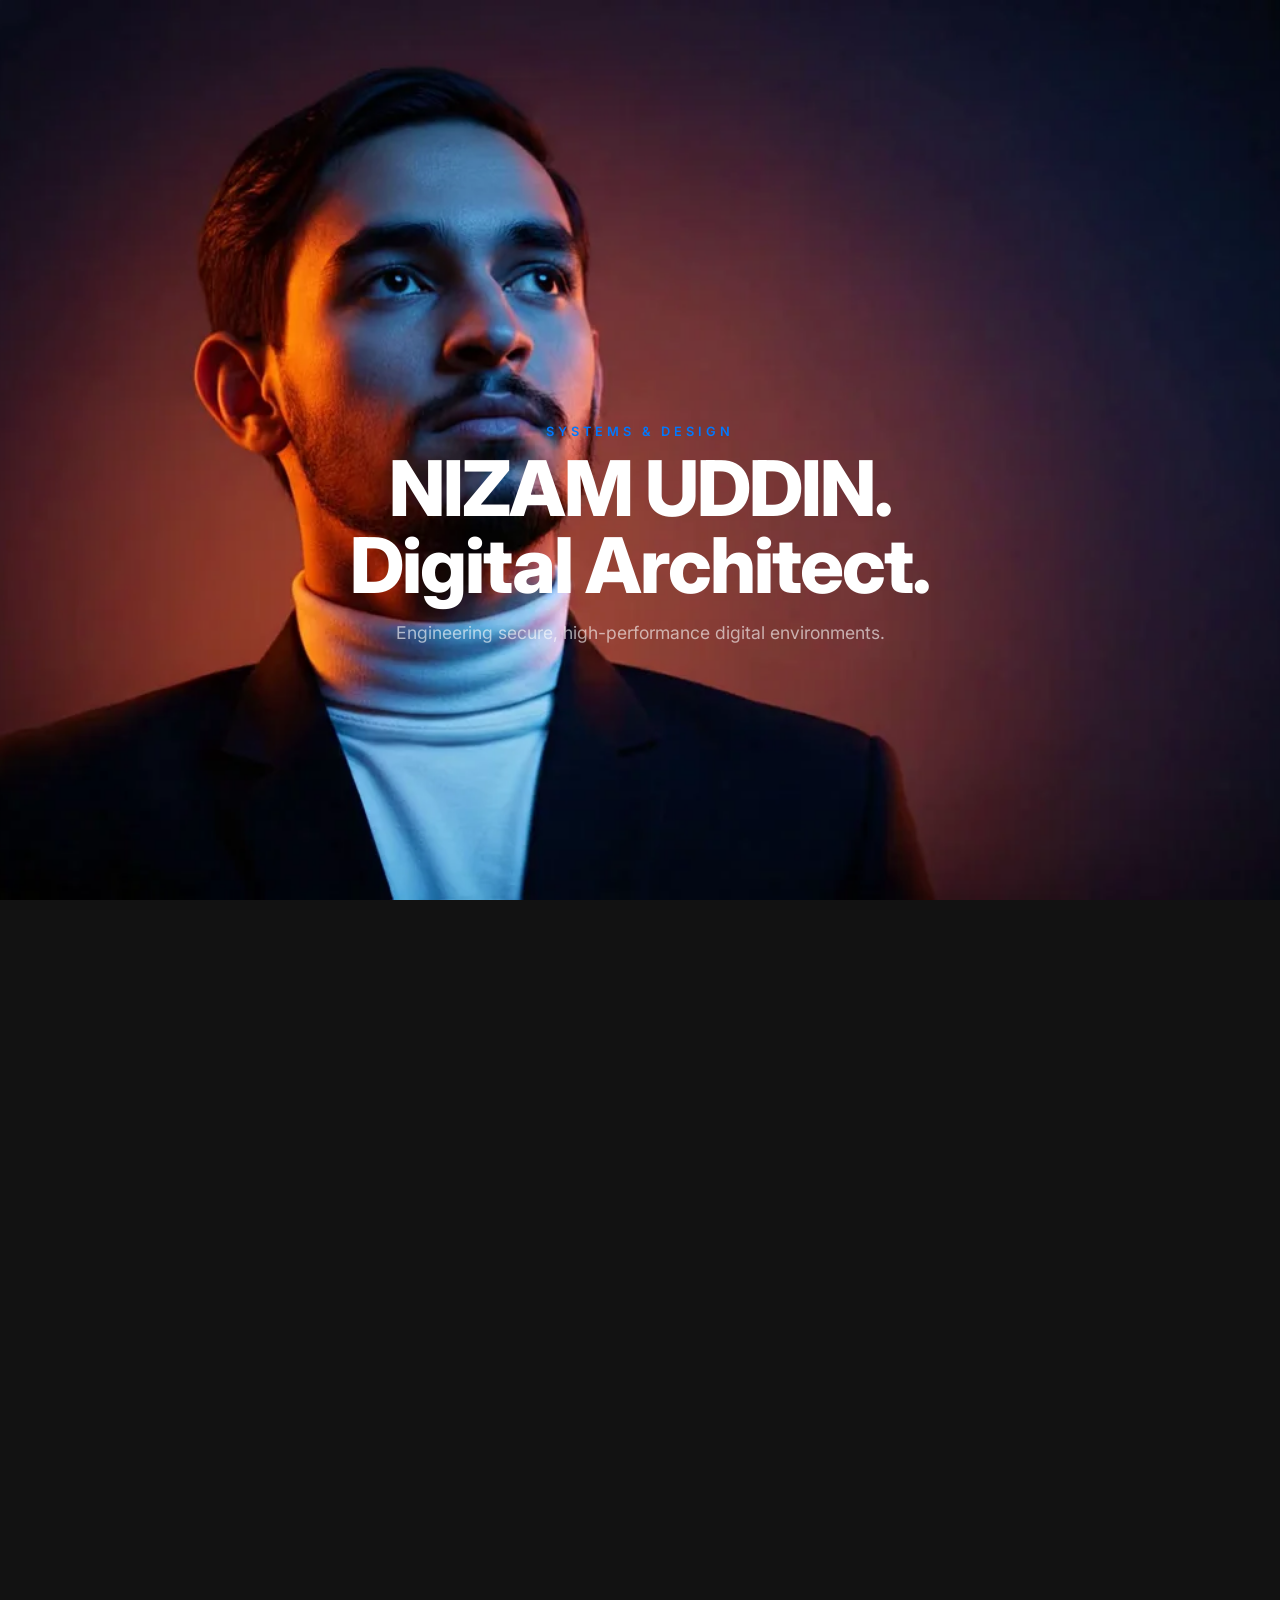
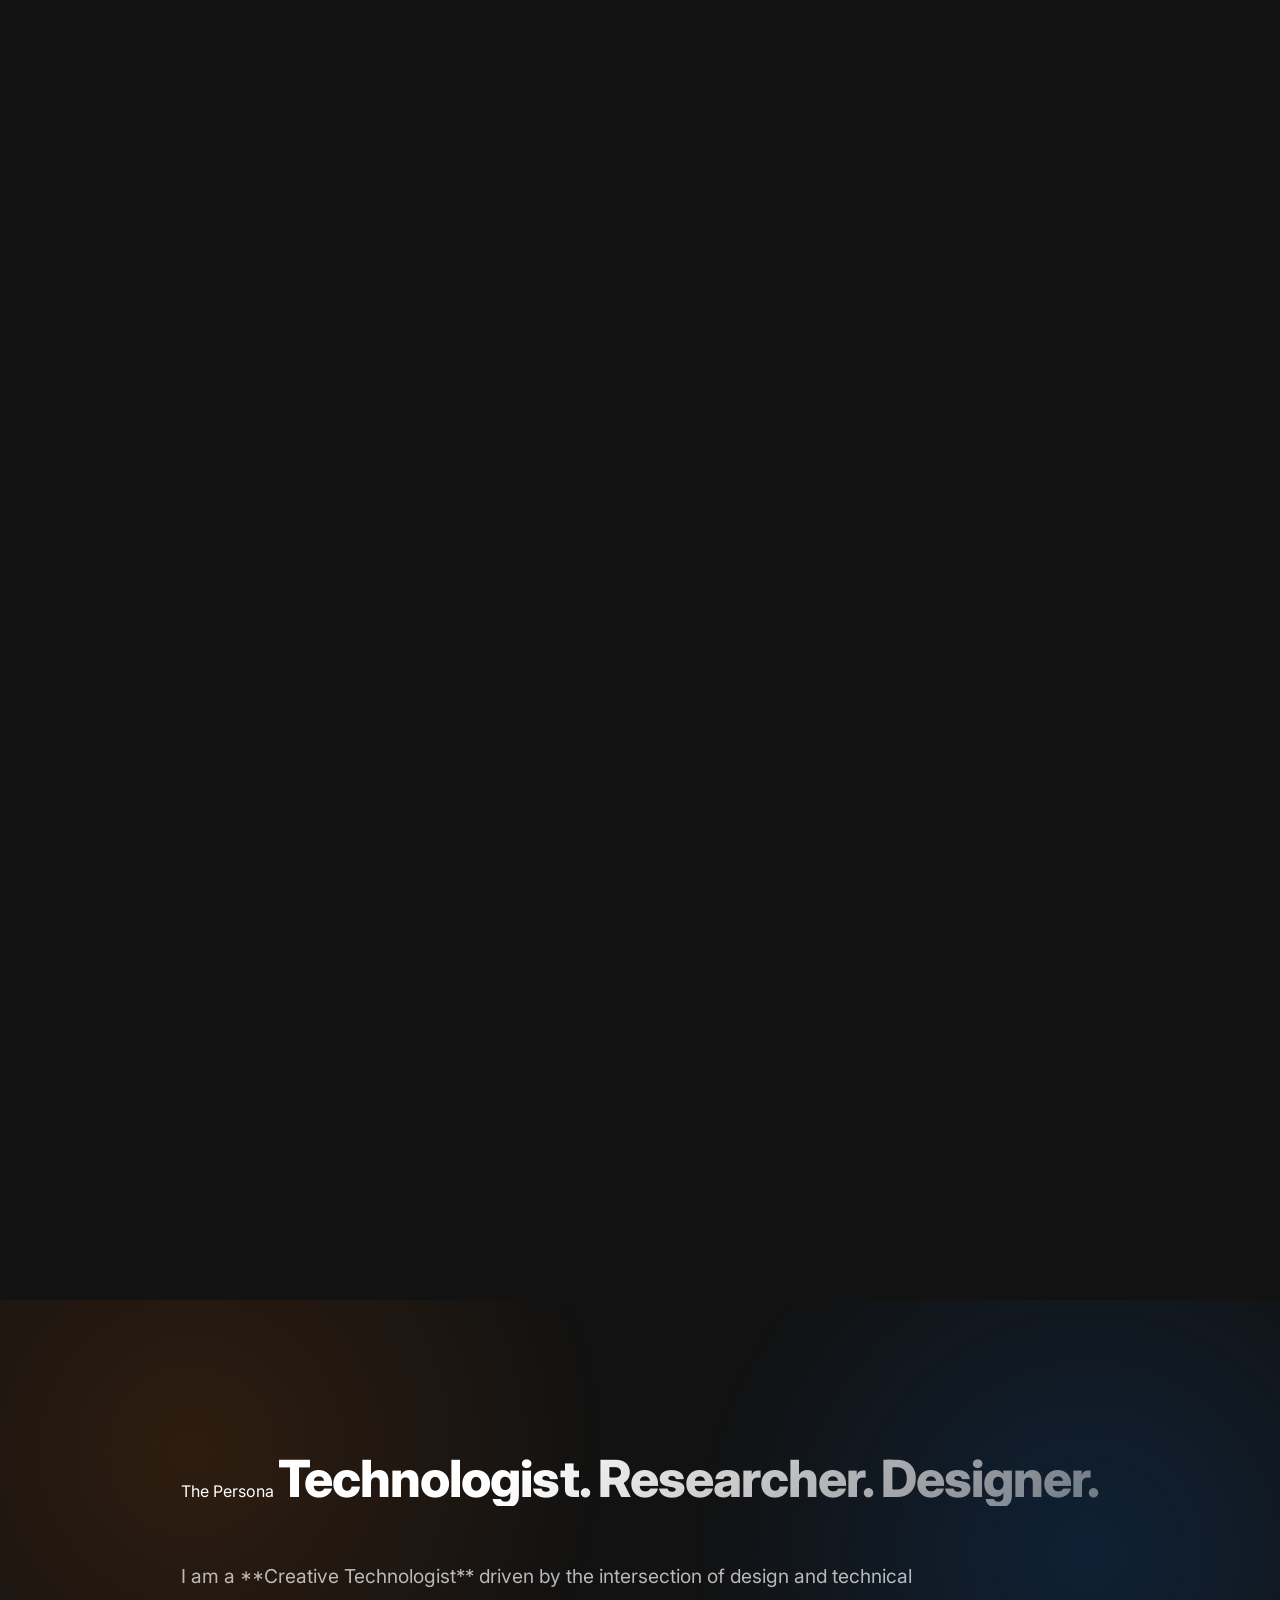
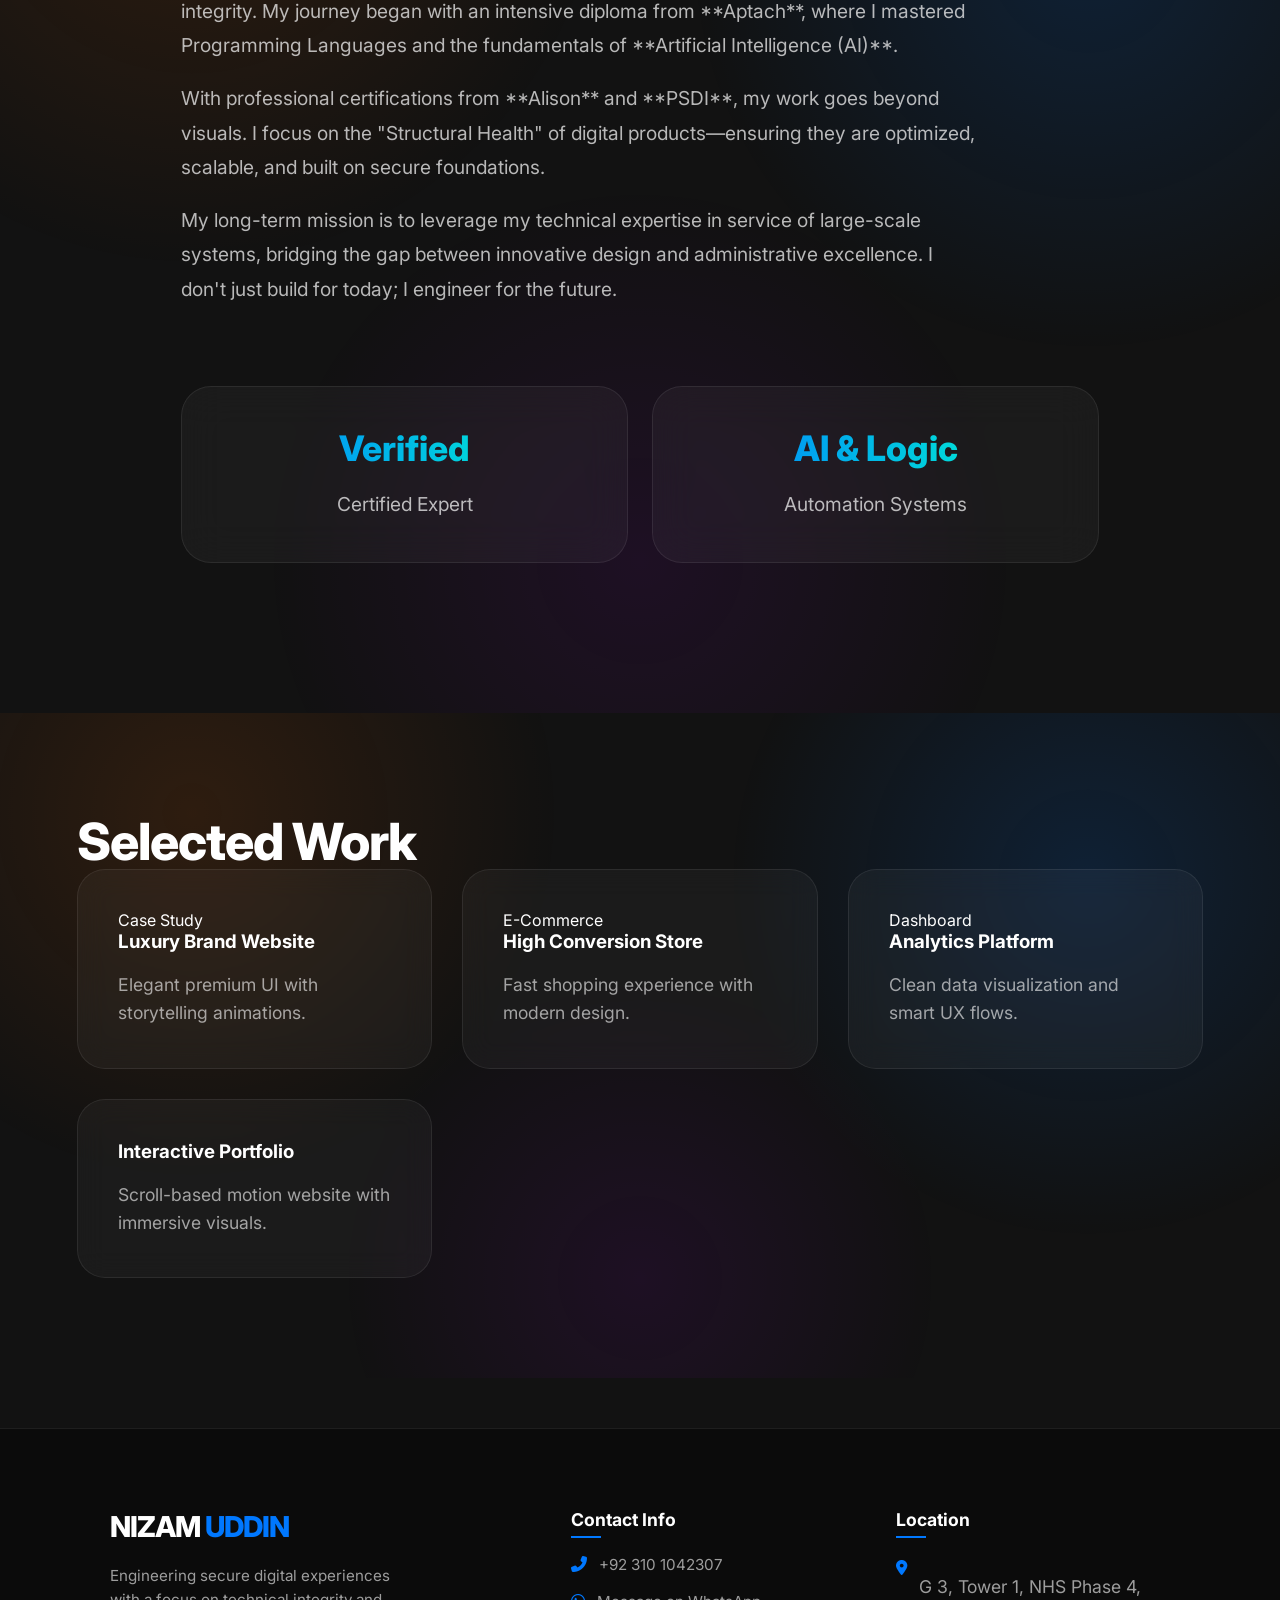
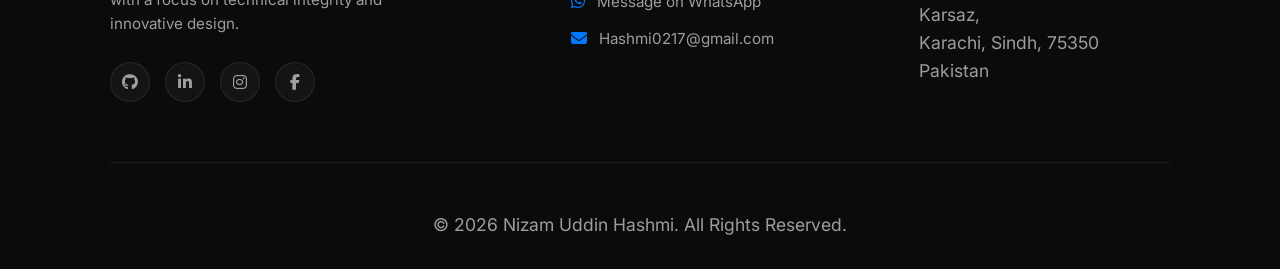
==== index.html @ 5af993e2 "code updated" ====
<!DOCTYPE html>
<html lang="en">

<head>
  <meta charset="UTF-8" />
  <meta name="viewport" content="width=device-width, initial-scale=1.0" />
  <title>NIZAM UDDIN</title>

  <link rel="stylesheet" href="./style.css">
  <link rel="icon" type="image/jpg" href="/icon.png">

  <link rel="preconnect" href="https://fonts.googleapis.com">
  <link href="https://fonts.googleapis.com/css2?family=Inter:wght@300;400;500;700;800&display=swap" rel="stylesheet">
  <link rel="stylesheet" href="https://cdnjs.cloudflare.com/ajax/libs/font-awesome/6.4.0/css/all.min.css">

</head>

<body>

  <!-- ===== Scrollytelling Section ===== -->

  <section class="scene" id="scene">

    <div class="sticky">
      <canvas id="canvas"></canvas>

      <div class="overlay">

        <div class="panel center active" id="t1">
          <div class="kicker">Systems & Design</div>
          <h1>NIZAM UDDIN.<br>Digital Architect.</h1>
          <p style="margin: 14px auto;">Engineering secure, high-performance digital environments.</p>
        </div>

        <div class="panel left " id="t2">
          <div class="kicker">Core Intelligence</div>
          <h2>Building Resilient<br>Infrastructures.</h2>
          <p>From complex Python automation to aesthetic UI systems, I focus on building platforms that are as secure as
            they are beautiful.</p>
        </div>

        <div class="panel right" id="t3">
          <div class="kicker">The Vision</div>
          <h2>Securing the<br>Digital Future.</h2>
          <p>Dedicated to advancing technical excellence and contributing to the integrity of national digital
            ecosystems.</p>
        </div>

      </div>
    </div>

  </section>

  <!-- ===== About ===== -->
  <section class="about-section py-5" style="overflow-x: hidden;">
    <div class="container py-md-5">
      <div class="row justify-content-center">
        <div class="col-lg-10 col-xl-8">

          <div class="about-text text-center text-md-start">
            <span class="badge rounded-pill bg-primary bg-opacity-10 text-primary px-3 py-2 mb-3">The Persona</span>
            <h2 class="section-title display-4 fw-bold mb-4 text-white">Technologist. Researcher. Designer.</h2>

            <div class="description text-light opacity-75">
              <p class="lead mb-4">
                I am a **Creative Technologist** driven by the intersection of design and technical integrity. My
                journey began with an intensive diploma from **Aptach**, where I mastered Programming Languages and the
                fundamentals of **Artificial Intelligence (AI)**.
              </p>

              <p class="lead mb-4">
                With professional certifications from **Alison** and **PSDI**, my work goes beyond visuals. I focus on
                the "Structural Health" of digital products—ensuring they are optimized, scalable, and built on secure
                foundations.
              </p>

              <p class="lead mb-5">
                My long-term mission is to leverage my technical expertise in service of large-scale systems, bridging
                the gap between innovative design and administrative excellence. I don't just build for today; I
                engineer for the future.
              </p>
            </div>

            <div class="row g-4 stats-grid">
              <div class="col-sm-6">
                <div
                  class="stat-item p-4 rounded-4 border border-secondary border-opacity-25 bg-white bg-opacity-5 text-center">
                  <h4 class="fw-bold text-white mb-1">Verified</h4>
                  <p class="text-muted m-0">Certified Expert</p>
                </div>
              </div>
              <div class="col-sm-6">
                <div
                  class="stat-item p-4 rounded-4 border border-secondary border-opacity-25 bg-white bg-opacity-5 text-center">
                  <h4 class="fw-bold text-white mb-1">AI & Logic</h4>
                  <p class="text-muted m-0">Automation Systems</p>
                </div>
              </div>
            </div>

          </div>
        </div>
      </div>
    </div>
  </section>
  <!-- ===== Projects ===== -->
  <section class="projects">
    <h2 class="section-title">Selected Work</h2>

    <div class="grid">

      <div class="card">
        <span class="tag">Case Study</span>
        <h3>Luxury Brand Website</h3>
        <p>Elegant premium UI with storytelling animations.</p>
      </div>

      <div class="card">
        <span class="tag">E-Commerce</span>
        <h3>High Conversion Store</h3>
        <p>Fast shopping experience with modern design.</p>
      </div>

      <div class="card">
        <span class="tag">Dashboard</span>
        <h3>Analytics Platform</h3>
        <p>Clean data visualization and smart UX flows.</p>
      </div>

      <div class="card">
        <span class="tag"></span>
        <h3>Interactive Portfolio</h3>
        <p>Scroll-based motion website with immersive visuals.</p>
      </div>

    </div>
  </section>

  <!-- ===== Footer ===== -->

  <footer class="main-footer">
    <div class="container footer-grid">

      <div class="footer-col brand-col">
        <h3 class="footer-logo">NIZAM <span>UDDIN</span></h3>
        <p>Engineering secure digital experiences with a focus on technical integrity and innovative design.</p>
        <div class="social-links">
          <a href="https://github.com/" target="_blank" title="GitHub"><i class="fab fa-github"></i></a>
          <a href="https://linkedin.com/" target="_blank" title="LinkedIn"><i class="fab fa-linkedin-in"></i></a>
          <a href="https://instagram.com/" target="_blank" title="Instagram"><i class="fab fa-instagram"></i></a>
          <a href="https://facebook.com/" target="_blank" title="Facebook"><i class="fab fa-facebook-f"></i></a>
        </div>
      </div>

      <div class="footer-col">
        <h4>Contact Info</h4>
        <ul class="contact-list">
          <li>
            <i class="fas fa-phone-alt"></i>
            <a href="tel:+923101042307">+92 310 1042307</a>
          </li>
          <li>
            <i class="fab fa-whatsapp"></i>
            <a href="https://wa.me/923101042307" target="_blank">Message on WhatsApp</a>
          </li>
          <li>
            <i class="fas fa-envelope"></i>
            <a href="mailto:Hashmi0217@gmail.com">Hashmi0217@gmail.com</a>
          </li>
        </ul>
      </div>

      <div class="footer-col">
        <h4>Location</h4>
        <div class="address-box">
          <i class="fas fa-map-marker-alt"></i>
          <p>G 3, Tower 1, NHS Phase 4, Karsaz,<br>Karachi, Sindh, 75350<br>Pakistan</p>
        </div>
      </div>

    </div>

    <div class="footer-bottom">
      <div class="container">
        <p>&copy; 2026 Nizam Uddin Hashmi. All Rights Reserved.</p>
      </div>
    </div>
  </footer>

  <script>
    const canvas = document.getElementById("canvas");
    const ctx = canvas.getContext("2d");

    const frameCount = 90; // apne total frames yahan confirm karo
    const images = [];
    const imageSeq = { frame: 0 };

    let isLoaded = false;

    /* ===== resize canvas ===== */
    function resizeCanvas() {
      canvas.width = window.innerWidth;
      canvas.height = window.innerHeight;
      if (isLoaded) render();
    }
    window.addEventListener("resize", resizeCanvas);
    resizeCanvas();

    /* ===== preload frames ===== */
    for (let i = 0; i < frameCount; i++) {
      const img = new Image();

      const frameNumber = String(i).padStart(3, '0');

      img.src = `sequence/frame_${frameNumber}_delay-0.066s.png`;

      images.push(img);
    }

    /* safe first render */
    images[0].onload = () => {
      isLoaded = true;
      render();
    };

    function drawImageCover(img) {
      const cw = canvas.width;
      const ch = canvas.height;
      const iw = img.width;
      const ih = img.height;

      const scale = Math.max(cw / iw, ch / ih);
      const x = (cw - iw * scale) / 2;
      const y = (ch - ih * scale) / 2;

      ctx.clearRect(0, 0, cw, ch);
      ctx.drawImage(img, x, y, iw * scale, ih * scale);
    }

    function render() {
      const img = images[imageSeq.frame];
      if (img && img.complete) {
        drawImageCover(img);
      }
    }

    /* ===== scroll animation ===== */
    window.addEventListener("scroll", () => {

      const scene = document.getElementById("scene");
      const rect = scene.getBoundingClientRect();

      const scrollable = scene.offsetHeight - window.innerHeight;

      const progress = Math.min(
        Math.max((-rect.top) / scrollable, 0),
        1
      );

      imageSeq.frame = Math.floor(progress * (frameCount - 1));

      render();

      /* ===== text animation ===== */
      const t1 = document.getElementById("t1");
      const t2 = document.getElementById("t2");
      const t3 = document.getElementById("t3");

      t1.classList.remove("active");
      t2.classList.remove("active");
      t3.classList.remove("active");

      if (progress < 0.3) {
        t1.classList.add("active");
      }
      else if (progress < 0.6) {
        t2.classList.add("active");
      }
      else {
        t3.classList.add("active");
      }

    });

  </script>
</body>

</html>
---- style.css ----
:root {
  --bg: #121212;
  --card: rgba(255, 255, 255, 0.04);
  --border: rgba(255, 255, 255, 0.08);
  --text: #ffffff;
  --muted: rgba(255, 255, 255, 0.6);
  --accent: #0078ff; /* Cyber Blue */
  --glow: rgba(0, 120, 255, 0.3);
}

* {
  margin: 0;
  padding: 0;
  box-sizing: border-box;
}

html {
  scroll-behavior: smooth;
}

body {
  font-family: 'Inter', sans-serif;
  background: var(--bg);
  color: var(--text);
  overflow-x: hidden;
}

/* Cinematic Glow - Background */
body::before {
  content: "";
  position: fixed;
  inset: 0;
  background:
    radial-gradient(circle at 15% 15%, rgba(255, 110, 0, .12), transparent 30%),
    radial-gradient(circle at 85% 25%, rgba(0, 120, 255, .15), transparent 30%),
    radial-gradient(circle at 50% 85%, rgba(180, 0, 255, .08), transparent 35%);
  z-index: -1;
}

/* ===== Scroll Scene ===== */
.scene {
  height: 500vh;
  position: relative;
}

.sticky {
  position: sticky;
  top: 0;
  width: 100%;
  height: 100vh;
  overflow: hidden;
}

canvas {
  width: 100%;
  height: 100%;
  display: block;
  object-fit: cover;
}

/* ===== Overlay Text Panels ===== */
.overlay {
  position: absolute;
  inset: 0;
  z-index: 10;
  pointer-events: none;
}

.panel {
  position: absolute;
  width: 100%;
  padding: 5vw;
  transition: all 0.7s cubic-bezier(0.2, 0.8, 0.2, 1);
  opacity: 0;
  transform: translateY(30px);
}

.panel.active {
  opacity: 1;
  transform: translateY(0);
}

.center { top: 40%; text-align: center; }
.left { top: 42%; left: 0; text-align: left; }
.right { top: 42%; right: 0; text-align: right; }

.kicker {
  font-size: .8rem;
  font-weight: 600;
  letter-spacing: 4px;
  color: var(--accent);
  text-transform: uppercase;
  margin-bottom: 12px;
}

h1 { font-size: clamp(2.5rem, 6vw, 6rem); font-weight: 800; line-height: 1; letter-spacing: -2px; }
h2 { font-size: clamp(2rem, 4vw, 4.5rem); font-weight: 800; line-height: 1.1; letter-spacing: -1px; }
p { color: var(--muted); margin-top: 18px; line-height: 1.6; font-size: 1.1rem; }



/* ===== About Section (Optimized) ===== */
.about-section {
  padding: 150px 6vw;
  position: relative;
  z-index: 20;
  display: flex;
  justify-content: center;
  background:
    radial-gradient(circle at 15% 15%, rgba(255, 110, 0, .12), transparent 30%),
    radial-gradient(circle at 85% 25%, rgba(0, 120, 255, .15), transparent 30%),
    radial-gradient(circle at 50% 85%, rgba(180, 0, 255, .08), transparent 35%);

}

.about-container { max-width: 1100px; width: 100%; }

.about-text .tag {
  color: var(--accent);
  background: rgba(0, 120, 255, 0.1);
  padding: 8px 20px;
  border-radius: 100px;
  font-size: 0.75rem;
  font-weight: 700;
  letter-spacing: 2px;
  text-transform: uppercase;
  display: inline-block;
  margin-bottom: 30px;
  border: 1px solid rgba(0, 120, 255, 0.15);
}

.about-text .section-title {
  background: linear-gradient(135deg, #ffffff 30%, rgba(255, 255, 255, 0.4) 100%);
  background-clip: text;
  -webkit-background-clip: text;
  -webkit-text-fill-color: transparent;
  color: #ffffff; 
  margin-bottom: 35px;
  display: inline-block;
}

.about-text p {
  max-width: 800px;
  font-size: 1.2rem;
  line-height: 1.8;
  color: rgba(255,255,255,0.7);
}

/* ===== Stats Grid (The Modern Interactive Cards) ===== */
.stats-grid {
  display: grid;
  grid-template-columns: repeat(auto-fit, minmax(240px, 1fr));
  gap: 24px;
  margin-top: 80px;
}

.stat-item {
  background: var(--card);
  border: 1px solid var(--border);
  padding: 40px 30px;
  border-radius: 30px;
  backdrop-filter: blur(20px);
  transition: all 0.5s ease;
  text-align: center;
  position: relative;
  overflow: hidden;
}

.stat-item::before {
  content: "";
  position: absolute;
  top: 0; left: 0; width: 100%; height: 100%;
  background: radial-gradient(circle at top right, var(--glow), transparent 70%);
  opacity: 0;
  transition: 0.5s;
}

.stat-item:hover {
  transform: translateY(-12px);
  border-color: rgba(0, 120, 255, 0.3);
  box-shadow: 0 20px 50px rgba(0,0,0,0.5);
}

.stat-item:hover::before { opacity: 1; }

.stat-item h4 {
  font-size: 2.2rem;
  font-weight: 800;
  color: #fff;
  margin-bottom: 10px;
}

.stat-item:last-child h4 {
  background: linear-gradient(to right, var(--accent), #00ffcc);
  -webkit-background-clip: text;
  -webkit-text-fill-color: transparent;
}

/* ===== Projects Grid ===== */
.projects {
   padding: 100px 6vw; background: var(--bg);
   background:
    radial-gradient(circle at 15% 15%, rgba(255, 110, 0, .12), transparent 30%),
    radial-gradient(circle at 85% 25%, rgba(0, 120, 255, .15), transparent 30%),
    radial-gradient(circle at 50% 85%, rgba(180, 0, 255, .08), transparent 35%);
  z-index: -1;
   }

.grid {
  display: grid;
  grid-template-columns: repeat(auto-fit, minmax(300px, 1fr));
  gap: 30px;
}

.card {
  background: var(--card);
  border: 1px solid var(--border);
  border-radius: 28px;
  padding: 40px;
  backdrop-filter: blur(14px);
  transition: 0.4s cubic-bezier(0.4, 0, 0.2, 1);
}

.card:hover {
  transform: scale(1.02);
  border-color: rgba(255,255,255,0.2);
  box-shadow: 0 30px 60px rgba(0,0,0,0.4);
}

/* Container for all projects */
.projects-wrapper {
  display: flex;
  flex-wrap: wrap;
  gap: 65px;
  margin-top: 50px;
}

/* Footer Styling */
.main-footer {
  background: rgba(10, 10, 10, 0.8);
  border-top: 1px solid var(--border);
  padding: 80px 0 0 0;
  backdrop-filter: blur(10px);
  margin-top: 50px;
  padding-left: 110px;
  padding-right: 110px;
}

.footer-grid {
  display: grid;
  grid-template-columns: 1.5fr 1fr 1fr;
  gap: 50px;
  padding-bottom: 60px;
}

.footer-col h4 {
  color: #fff;
  font-size: 1.1rem;
  font-weight: 700;
  margin-bottom: 25px;
  position: relative;
}

.footer-col h4::after {
  content: "";
  position: absolute;
  left: 0; bottom: -8px;
  width: 30px; height: 2px;
  background: var(--accent);
}

/* Brand Styles */
.footer-logo { font-size: 1.8rem; font-weight: 800; letter-spacing: -1px; margin-bottom: 20px; }
.footer-logo span { color: var(--accent); }
.brand-col p { font-size: 0.95rem; color: var(--muted); max-width: 300px; }

/* Social Icons */
.social-links { display: flex; gap: 15px; margin-top: 25px; }
.social-links a {
  width: 40px; height: 40px;
  border-radius: 50%;
  background: var(--card);
  border: 1px solid var(--border);
  display: flex; align-items: center; justify-content: center;
  color: var(--muted);
  transition: 0.3s;
  text-decoration: none;
}
.social-links a:hover {
  background: var(--accent);
  color: #fff;
  transform: translateY(-5px);
  box-shadow: 0 5px 15px var(--glow);
}

/* Contact & List Styles */
.contact-list { list-style: none; }
.contact-list li { display: flex; align-items: center; gap: 12px; margin-bottom: 18px; }
.contact-list i { color: var(--accent); font-size: 1rem; }
.contact-list a { color: var(--muted); text-decoration: none; transition: 0.3s; font-size: 0.95rem; }
.contact-list a:hover { color: #fff; }

.address-box { display: flex; gap: 12px; color: var(--muted); line-height: 1.6; font-size: 0.95rem; }
.address-box i { color: var(--accent); margin-top: 5px; }

/* Bottom Bar */
.footer-bottom {
  padding: 30px 0;
  border-top: 1px solid var(--border);
  text-align: center;
  font-size: 0.85rem;
  color: rgba(255,255,255,0.3);
}

/* Responsive Footer */
@media (max-width: 992px) {
  .footer-grid { grid-template-columns: 1fr 1fr; }
  .brand-col { grid-column: span 2; }
}

@media (max-width: 600px) {
  .footer-grid { grid-template-columns: 1fr; }
  .brand-col { grid-column: span 1; }
  .main-footer { text-align: center; }
  .footer-col h4::after { left: 50%; transform: translateX(-50%); }
  .social-links { justify-content: center; }
  .contact-list li, .address-box { justify-content: center; }
}

/* Mobile Adjustments */
@media(max-width:768px) {
  .left, .right, .center { text-align: center; top: 35%; }
  .about-text { text-align: center; }
  .about-text p { margin: 18px auto; }
}
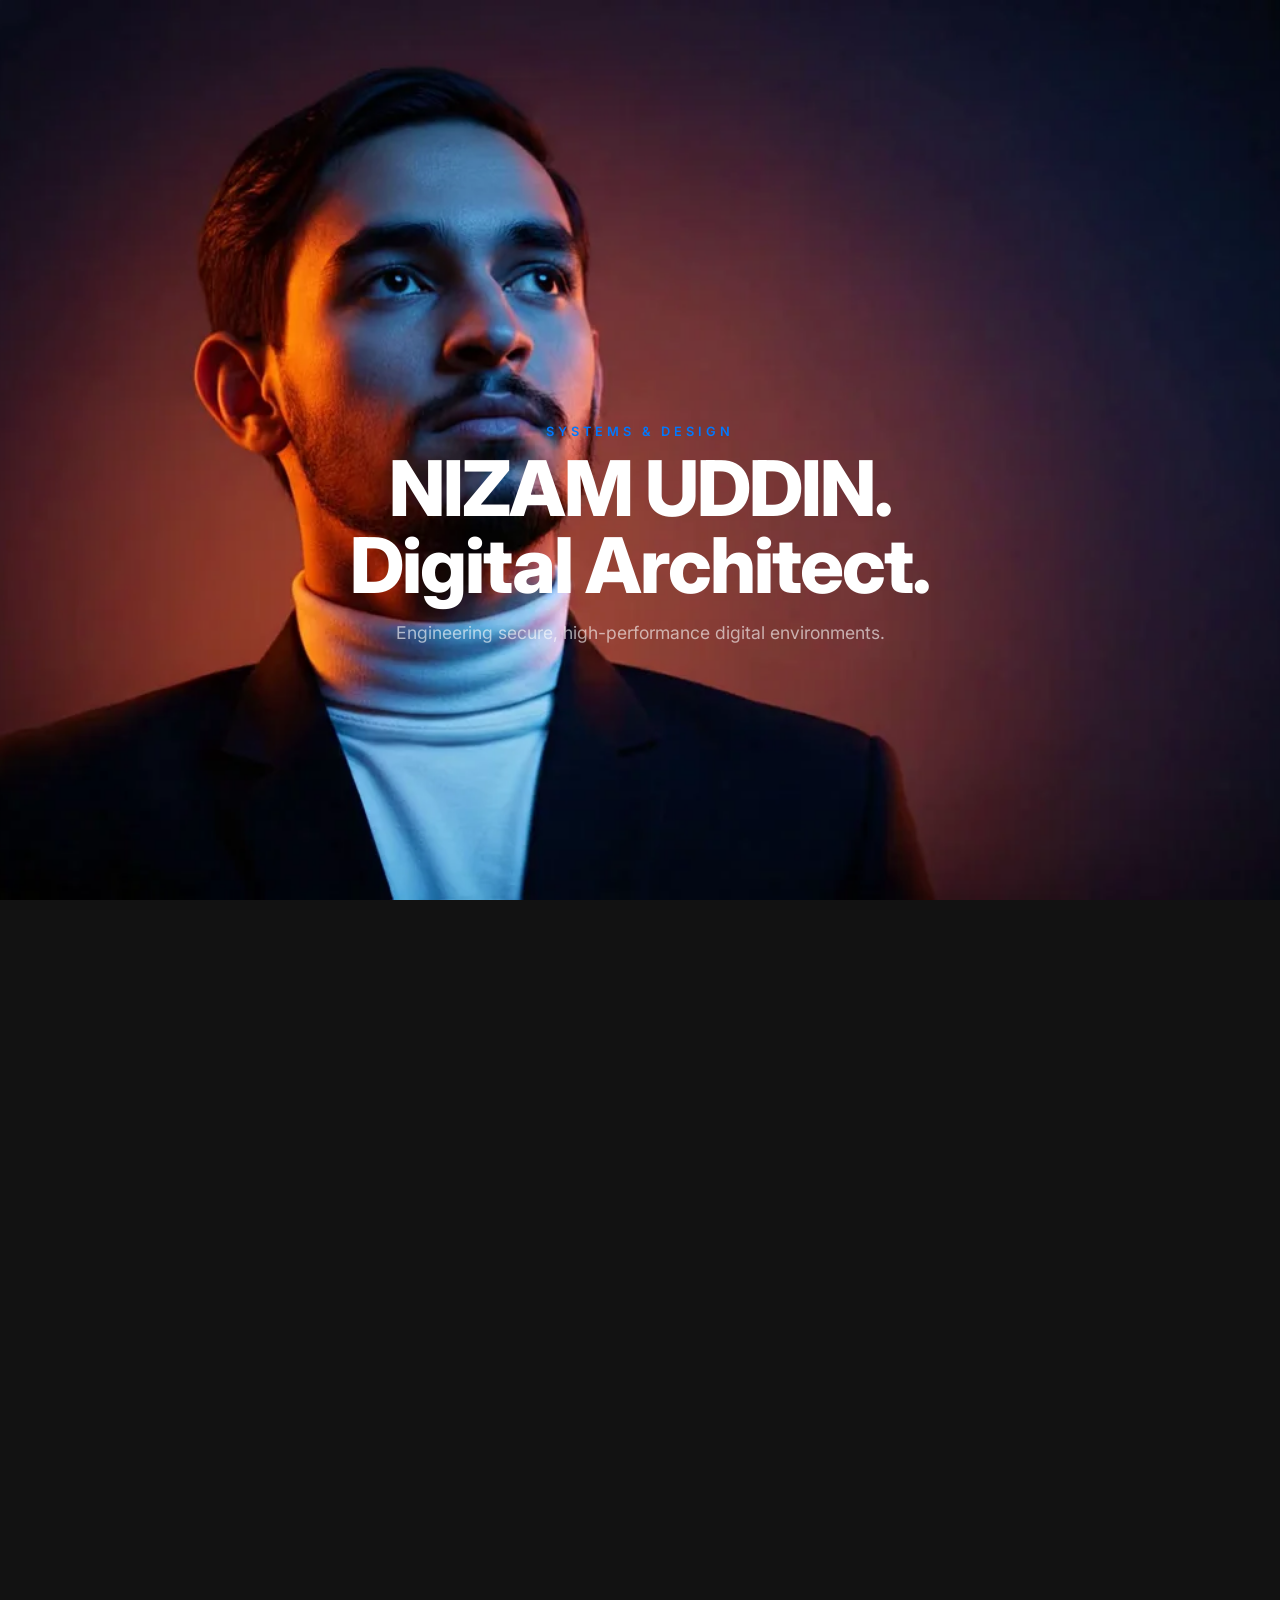
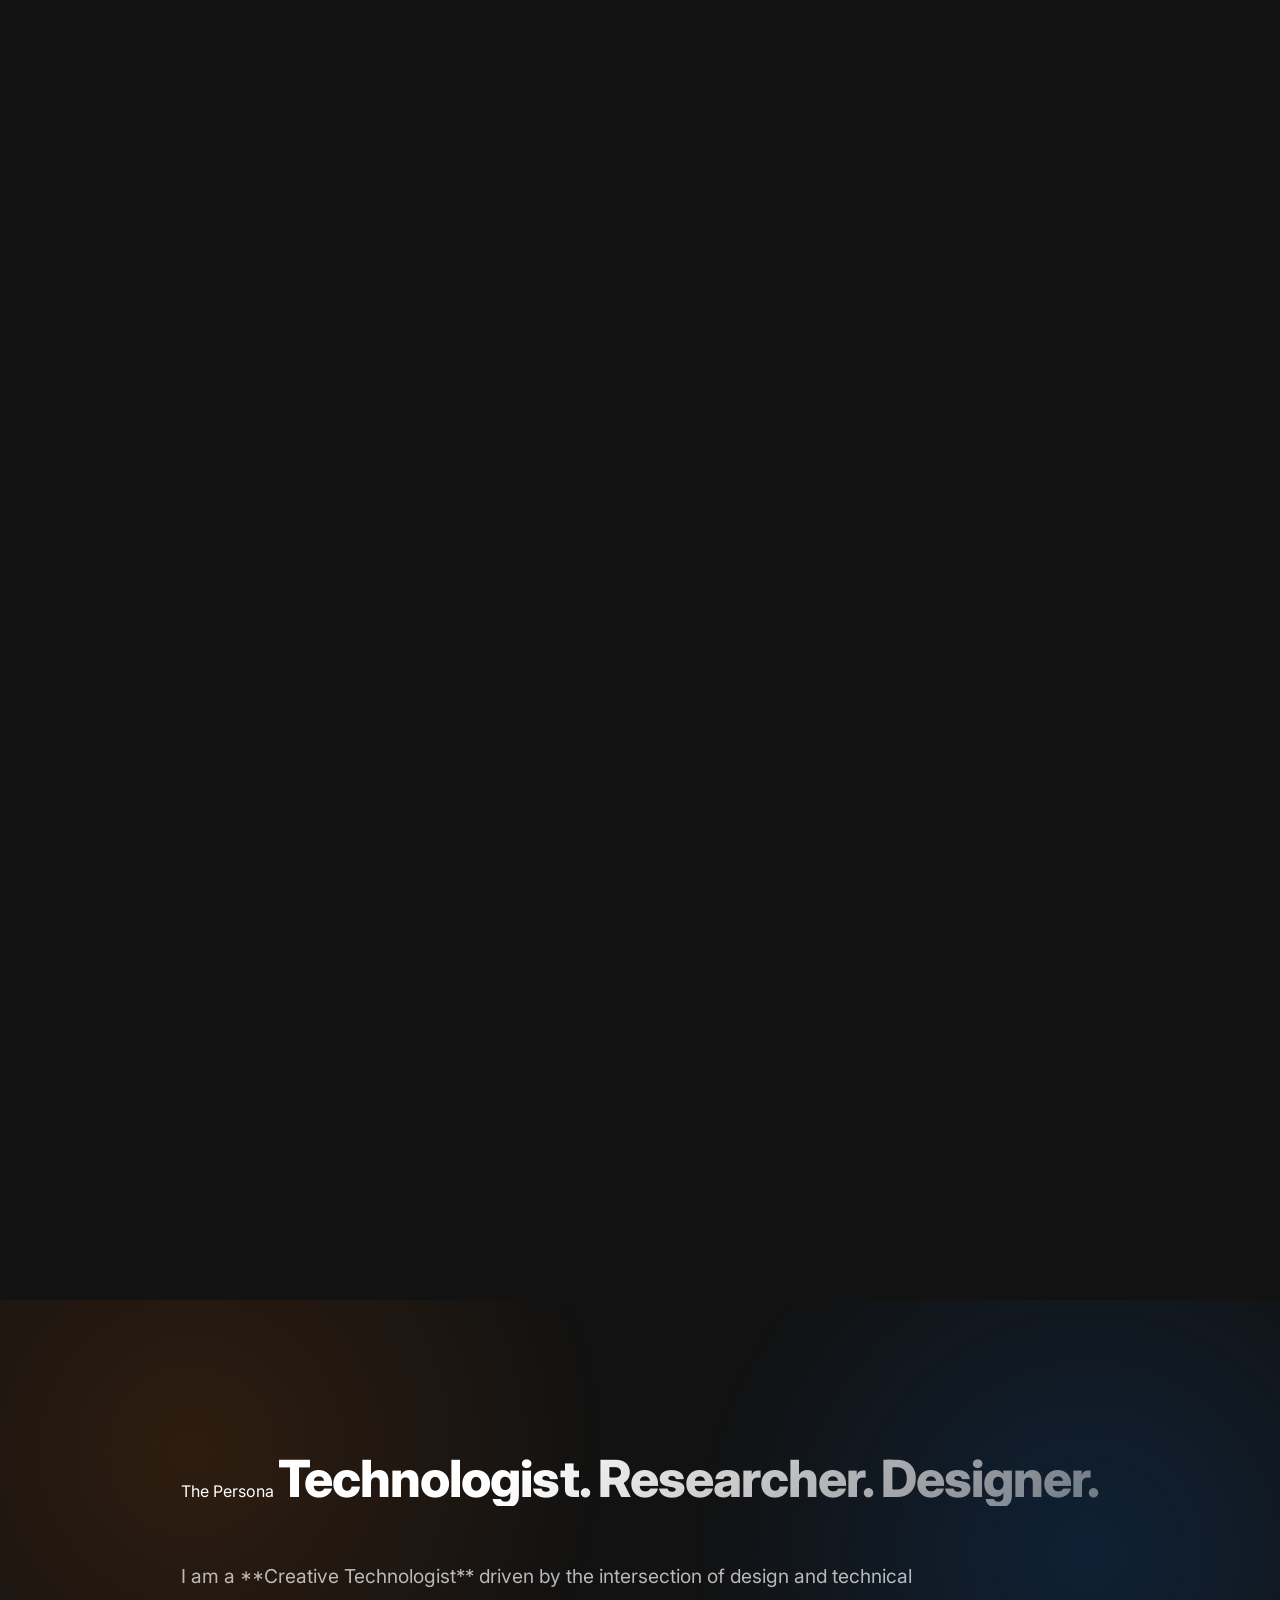
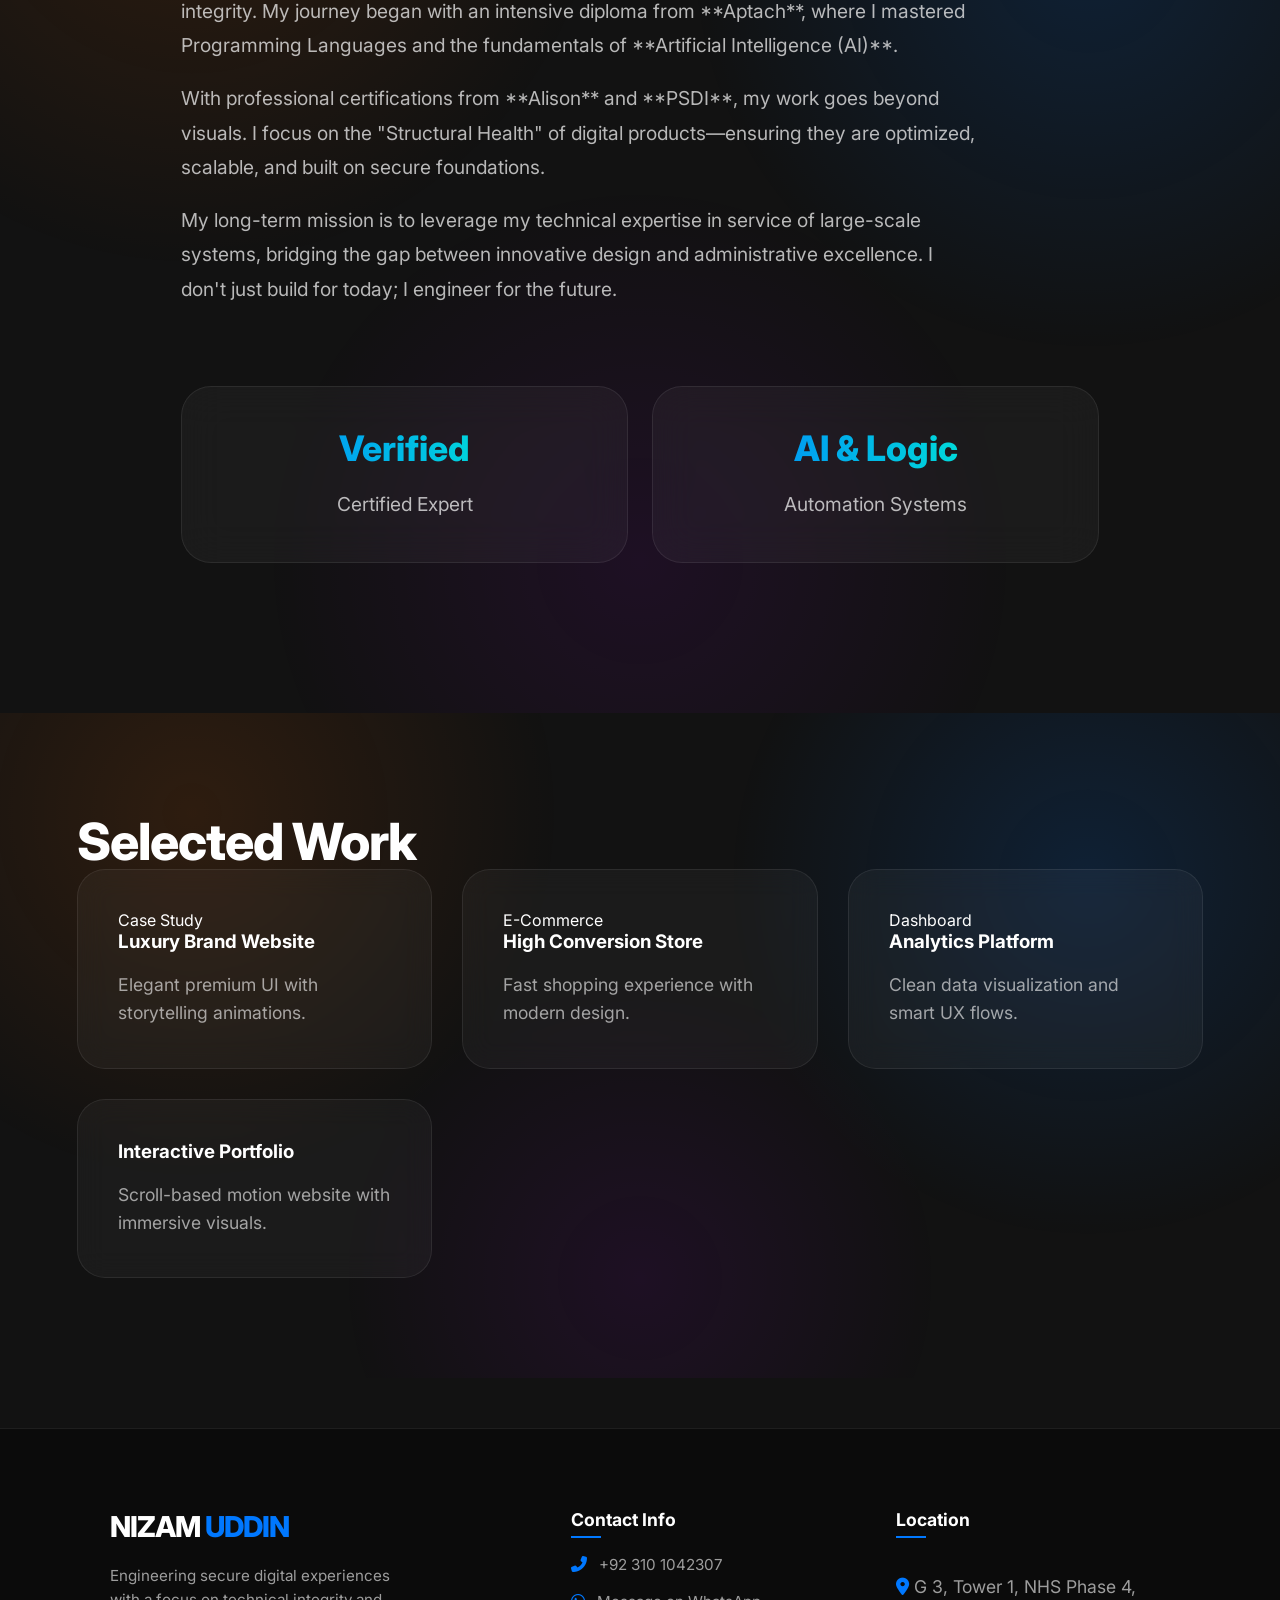
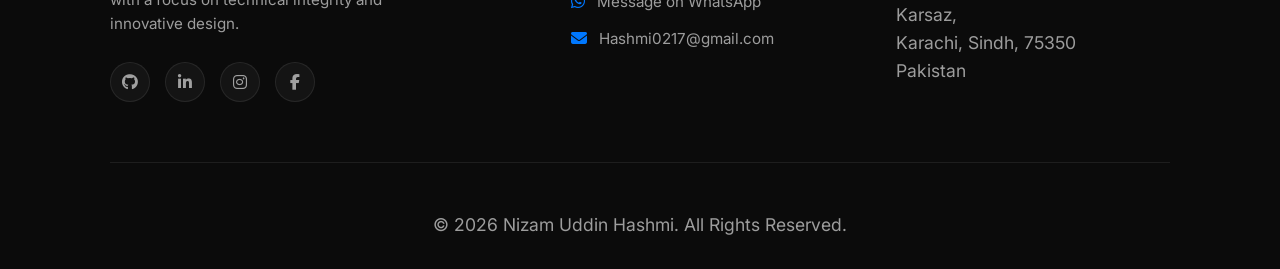
==== commit ec31f7bb: "code updated" ====
--- a/index.html
+++ b/index.html
@@ -173,8 +173,9 @@
       <div class="footer-col">
         <h4>Location</h4>
         <div class="address-box">
-          <i class="fas fa-map-marker-alt"></i>
-          <p>G 3, Tower 1, NHS Phase 4, Karsaz,<br>Karachi, Sindh, 75350<br>Pakistan</p>
+          <p>
+            <i class="fas fa-map-marker-alt"></i> 
+            G 3, Tower 1, NHS Phase 4, Karsaz,<br>Karachi, Sindh, 75350<br>Pakistan</p>
         </div>
       </div>
 
